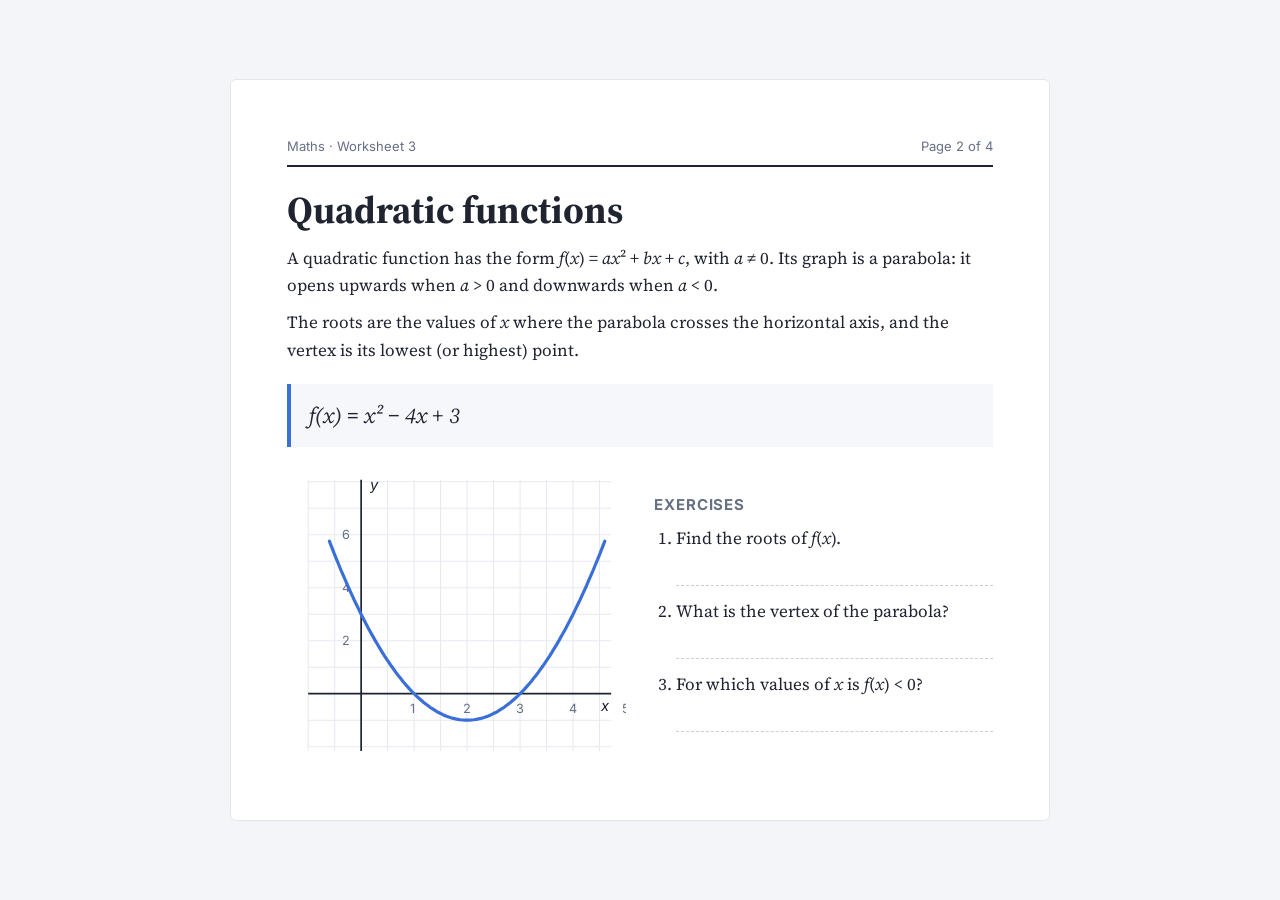
==== demo/estudo.html @ 2f236cf4 "Cenas de demonstração para as capturas da loja (aula, estudo, revisão de design e roteiro) em pt, en" ====
<!doctype html>
<html lang="pt-BR">
<head>
<meta charset="utf-8">
<meta name="viewport" content="width=device-width, initial-scale=1">
<title>Funções do 2º grau</title>
<link rel="preconnect" href="https://fonts.googleapis.com">
<link href="https://fonts.googleapis.com/css2?family=Inter:wght@400;500;600;700&family=Source+Serif+4:ital,wght@0,400;0,600;1,400&display=swap" rel="stylesheet">
<link rel="stylesheet" href="demo.css">
</head>
<body>
<div class="wrap">
  <main class="sheet">
    <div class="head"><span data-t="course">Matemática · Lista 3</span><span data-t="page">Página 2 de 4</span></div>
    <h1 data-t="h1">Funções do 2º grau</h1>
    <p data-t="p1">Uma função do 2º grau tem a forma <i>f</i>(<i>x</i>) = <i>ax</i>² + <i>bx</i> + <i>c</i>, com <i>a</i> ≠ 0. O gráfico é uma parábola: virada para cima quando <i>a</i> &gt; 0 e para baixo quando <i>a</i> &lt; 0.</p>
    <p data-t="p2">As raízes são os valores de <i>x</i> em que a parábola cruza o eixo horizontal, e o vértice é o seu ponto mais baixo (ou mais alto).</p>
    <div class="formula">f(x) = x² − 4x + 3</div>
    <div class="split">
      <svg viewBox="0 0 320 280" role="img" aria-label="">
        <g id="grid" stroke="#e6e9ef" stroke-width="1"></g>
        <g stroke="#1f2430" stroke-width="1.6">
          <line x1="20" y1="214" x2="306" y2="214"/>
          <line x1="70" y1="12" x2="70" y2="268"/>
        </g>
        <g font-size="12" fill="#667085" id="ticks"></g>
        <path id="curve" fill="none" stroke="#3b6fd8" stroke-width="3" stroke-linecap="round"/>
        <text x="296" y="230" font-size="14" font-style="italic" fill="#1f2430">x</text>
        <text x="78" y="22" font-size="14" font-style="italic" fill="#1f2430">y</text>
      </svg>
      <div>
        <h2 data-t="ex">Exercícios</h2>
        <ol>
          <li><span data-t="e1">Encontre as raízes de <i>f</i>(<i>x</i>).</span><span class="answer"></span></li>
          <li><span data-t="e2">Qual é o vértice da parábola?</span><span class="answer"></span></li>
          <li><span data-t="e3">Para quais valores de <i>x</i> temos <i>f</i>(<i>x</i>) &lt; 0?</span><span class="answer"></span></li>
        </ol>
      </div>
    </div>
  </main>
</div>
<script>
// The graph of x² − 4x + 3 for x in [-1, 5]: 50 px per unit, origin at (70, 214).
(function () {
  var ox = 70, oy = 214, u = 25, svg = 'http://www.w3.org/2000/svg';
  var grid = document.getElementById('grid'), ticks = document.getElementById('ticks'), d = '';
  for (var gx = -2; gx <= 9; gx++) { var l = document.createElementNS(svg, 'line'); l.setAttribute('x1', ox + gx * u); l.setAttribute('x2', ox + gx * u); l.setAttribute('y1', 12); l.setAttribute('y2', 268); grid.appendChild(l); }
  for (var gy = -2; gy <= 8; gy++) { var h = document.createElementNS(svg, 'line'); h.setAttribute('y1', oy - gy * u); h.setAttribute('y2', oy - gy * u); h.setAttribute('x1', 20); h.setAttribute('x2', 306); grid.appendChild(h); }
  [1, 2, 3, 4, 5].forEach(function (n) { var t = document.createElementNS(svg, 'text'); t.setAttribute('x', ox + n * 2 * u - 4); t.setAttribute('y', oy + 18); t.textContent = n; ticks.appendChild(t); });
  [2, 4, 6].forEach(function (n) { var t = document.createElementNS(svg, 'text'); t.setAttribute('x', ox - 18); t.setAttribute('y', oy - n * u + 4); t.textContent = n; ticks.appendChild(t); });
  for (var i = 0; i <= 120; i++) {
    var x = -0.6 + i * 5.2 / 120, y = x * x - 4 * x + 3;
    d += (i ? 'L' : 'M') + (ox + x * 2 * u).toFixed(1) + ',' + (oy - y * u).toFixed(1);
  }
  document.getElementById('curve').setAttribute('d', d);
})();
window.T = {
  en: { title: 'Quadratic functions', course: 'Maths · Worksheet 3', page: 'Page 2 of 4', h1: 'Quadratic functions',
    p1: 'A quadratic function has the form <i>f</i>(<i>x</i>) = <i>ax</i>² + <i>bx</i> + <i>c</i>, with <i>a</i> ≠ 0. Its graph is a parabola: it opens upwards when <i>a</i> &gt; 0 and downwards when <i>a</i> &lt; 0.',
    p2: 'The roots are the values of <i>x</i> where the parabola crosses the horizontal axis, and the vertex is its lowest (or highest) point.',
    ex: 'Exercises', e1: 'Find the roots of <i>f</i>(<i>x</i>).', e2: 'What is the vertex of the parabola?', e3: 'For which values of <i>x</i> is <i>f</i>(<i>x</i>) &lt; 0?' },
  es: { title: 'Funciones cuadráticas', course: 'Matemáticas · Hoja 3', page: 'Página 2 de 4', h1: 'Funciones cuadráticas',
    p1: 'Una función cuadrática tiene la forma <i>f</i>(<i>x</i>) = <i>ax</i>² + <i>bx</i> + <i>c</i>, con <i>a</i> ≠ 0. Su gráfica es una parábola: abre hacia arriba cuando <i>a</i> &gt; 0 y hacia abajo cuando <i>a</i> &lt; 0.',
    p2: 'Las raíces son los valores de <i>x</i> donde la parábola corta el eje horizontal, y el vértice es su punto más bajo (o más alto).',
    ex: 'Ejercicios', e1: 'Encuentra las raíces de <i>f</i>(<i>x</i>).', e2: '¿Cuál es el vértice de la parábola?', e3: '¿Para qué valores de <i>x</i> se cumple <i>f</i>(<i>x</i>) &lt; 0?' }
};
</script>
<script src="demo.js"></script>
</body>
</html>
---- demo/demo.css ----
/* Shared look of the demo scenes: light only, so every screenshot matches. */
:root {
  --ink: #1f2430; --muted: #667085; --line: #e3e6ec; --paper: #ffffff; --page: #f3f5f8;
  --blue: #3b6fd8; --sky: #e6f1fb; --sea: #8ec3ea; --green: #8fc79a; --sand: #f1e2bf;
  --orange: #e8894a; --plum: #6b4fa0;
  color-scheme: light;
}
* { box-sizing: border-box; }
html, body { margin: 0; }
body {
  background: var(--page); color: var(--ink); min-height: 100vh;
  font: 16px/1.5 "Inter", system-ui, -apple-system, "Segoe UI", Roboto, sans-serif;
  -webkit-font-smoothing: antialiased;
}
h1, h2, h3, p { margin: 0; }
svg text { font-family: "Inter", system-ui, sans-serif; }
.wrap { min-height: 100vh; display: flex; align-items: center; justify-content: center; padding: 24px 16px; }

/* ---- Index ---- */
.index { max-width: 720px; margin: 0 auto; padding: 48px 16px; }
.index h1 { font-size: 28px; letter-spacing: -0.01em; margin-bottom: 8px; }
.index p { color: var(--muted); margin-bottom: 28px; }
.scene { background: var(--paper); border: 1px solid var(--line); border-radius: 16px; padding: 18px 20px; margin-bottom: 12px; }
.scene h2 { font-size: 18px; }
.scene p { margin: 2px 0 10px; font-size: 14px; }
.scene a { display: inline-block; margin-right: 14px; color: var(--blue); font-weight: 600; text-decoration: none; }

/* ---- 1. Lesson slide ---- */
.slide {
  width: min(1180px, 100%); background: var(--paper); border-radius: 20px; padding: clamp(20px, 4vw, 48px);
  border: 1px solid var(--line);
}
.slide .kicker { display: flex; justify-content: space-between; color: var(--muted); font-size: 14px; font-weight: 500; }
.slide .kicker b { color: var(--blue); font-weight: 600; }
.slide h1 { font-size: clamp(30px, 5vw, 52px); letter-spacing: -0.02em; line-height: 1.1; margin: 10px 0 clamp(16px, 3vw, 32px); }
.slide .body { display: grid; grid-template-columns: 1.7fr 1fr; gap: clamp(20px, 4vw, 48px); align-items: center; }
.slide svg { width: 100%; height: auto; display: block; }
.steps { list-style: none; padding: 0; margin: 0; display: grid; gap: 18px; }
.steps li { display: grid; grid-template-columns: 34px 1fr; gap: 12px; align-items: start; }
.steps .n { width: 34px; height: 34px; border-radius: 50%; background: var(--sky); color: var(--blue); font-weight: 700; display: grid; place-items: center; }
.steps h3 { font-size: 17px; }
.steps p { color: var(--muted); font-size: 15px; }
@media (max-aspect-ratio: 1/1) { .slide .body { grid-template-columns: 1fr; } }

/* ---- 2. Study sheet ---- */
.sheet {
  width: min(820px, 100%); background: var(--paper); border: 1px solid var(--line); border-radius: 6px;
  padding: clamp(24px, 5vw, 56px); font-family: "Source Serif 4", Georgia, serif; font-size: 17px; line-height: 1.6;
}
.sheet .head { display: flex; justify-content: space-between; font-family: "Inter", system-ui, sans-serif; font-size: 13px; color: var(--muted); border-bottom: 2px solid var(--ink); padding-bottom: 8px; margin-bottom: 22px; }
.sheet h1 { font-size: clamp(28px, 4.5vw, 38px); line-height: 1.15; margin-bottom: 12px; }
.sheet p + p { margin-top: 10px; }
.sheet .formula { margin: 20px 0; padding: 14px 18px; background: #f6f7fb; border-left: 4px solid var(--blue); font-size: 22px; font-style: italic; }
.sheet .split { display: grid; grid-template-columns: 1fr 1fr; gap: 28px; align-items: start; margin-top: 8px; }
.sheet svg { width: 100%; height: auto; display: block; }
.sheet h2 { font-family: "Inter", system-ui, sans-serif; font-size: 15px; text-transform: uppercase; letter-spacing: .06em; color: var(--muted); margin: 26px 0 8px; }
.sheet ol { margin: 0; padding-left: 22px; }
.sheet li { margin-bottom: 12px; }
.sheet .answer { display: block; height: 30px; border-bottom: 1px dashed #c9cfd8; margin-top: 4px; }
@media (max-aspect-ratio: 1/1) and (max-width: 700px) { .sheet .split { grid-template-columns: 1fr; } }

/* ---- 3. Design review ---- */
.review { width: min(1180px, 100%); }
.review .meta { display: flex; justify-content: space-between; color: var(--muted); font-size: 14px; margin-bottom: 12px; }
.review .meta b { color: var(--ink); }
.frame { background: #fbf8f3; border: 1px solid var(--line); border-radius: 18px; overflow: hidden; }
.frame .bar { display: flex; align-items: center; gap: 8px; padding: 12px 16px; background: #fff; border-bottom: 1px solid var(--line); }
.frame .bar i { width: 11px; height: 11px; border-radius: 50%; background: #e4e6ea; display: block; }
.frame .bar span { margin-left: 10px; flex: 1; background: #f3f4f6; border-radius: 8px; padding: 4px 12px; font-size: 13px; color: var(--muted); }
.site { padding: clamp(18px, 4vw, 40px); color: #3a2a1f; }
.site nav { display: flex; align-items: center; gap: 22px; font-size: 15px; }
.site nav .logo { font-weight: 800; font-size: 19px; margin-right: auto; letter-spacing: -0.01em; }
.site nav .cta { background: #3a2a1f; color: #fbf8f3; padding: 7px 14px; border-radius: 999px; }
.hero { display: grid; grid-template-columns: 1.1fr 1fr; gap: clamp(20px, 4vw, 48px); align-items: center; margin: clamp(24px, 5vw, 56px) 0; }
.hero h1 { font-size: clamp(32px, 5.5vw, 60px); line-height: 1.05; letter-spacing: -0.03em; }
.hero p { color: #7a6655; margin: 14px 0 22px; font-size: 17px; }
.hero .btn { display: inline-block; background: #c8693a; color: #fff; padding: 12px 22px; border-radius: 12px; font-weight: 600; }
.hero .btn.ghost { background: transparent; color: #3a2a1f; border: 1.5px solid #d9cbbb; margin-left: 8px; }
.hero svg { width: 100%; height: auto; display: block; }
.cards { display: grid; grid-template-columns: repeat(3, 1fr); gap: 16px; }
.cards div { background: #fff; border-radius: 14px; padding: 16px 18px; border: 1px solid #efe6db; }
.cards h3 { font-size: 16px; margin-bottom: 4px; }
.cards p { font-size: 14px; color: #7a6655; }
@media (max-aspect-ratio: 1/1) { .hero { grid-template-columns: 1fr; } .cards { grid-template-columns: 1fr; } .site nav a:not(.cta):not(.logo) { display: none; } }

/* ---- 4. Trip plan ---- */
.plan { width: min(1180px, 100%); display: grid; grid-template-columns: 1.6fr 1fr; gap: 20px; }
.plan .map, .plan .days { background: var(--paper); border: 1px solid var(--line); border-radius: 20px; padding: 18px; }
.plan .map svg { width: 100%; height: auto; display: block; border-radius: 12px; }
.plan h1 { font-size: clamp(26px, 3.6vw, 36px); letter-spacing: -0.02em; line-height: 1.1; }
.plan .sub { color: var(--muted); margin: 4px 0 18px; }
.day { border-top: 1px solid var(--line); padding: 14px 0 6px; }
.day h2 { font-size: 15px; text-transform: uppercase; letter-spacing: .06em; color: var(--muted); margin-bottom: 8px; }
.stop { display: grid; grid-template-columns: 26px 54px 1fr; gap: 8px; align-items: center; padding: 6px 0; }
.stop .pin { width: 24px; height: 24px; border-radius: 50%; color: #fff; font-size: 13px; font-weight: 700; display: grid; place-items: center; }
.stop time { color: var(--muted); font-size: 14px; font-variant-numeric: tabular-nums; }
.blank { height: 34px; border-bottom: 1px dashed #cfd5de; }
@media (max-aspect-ratio: 1/1) { .plan { grid-template-columns: 1fr; } }
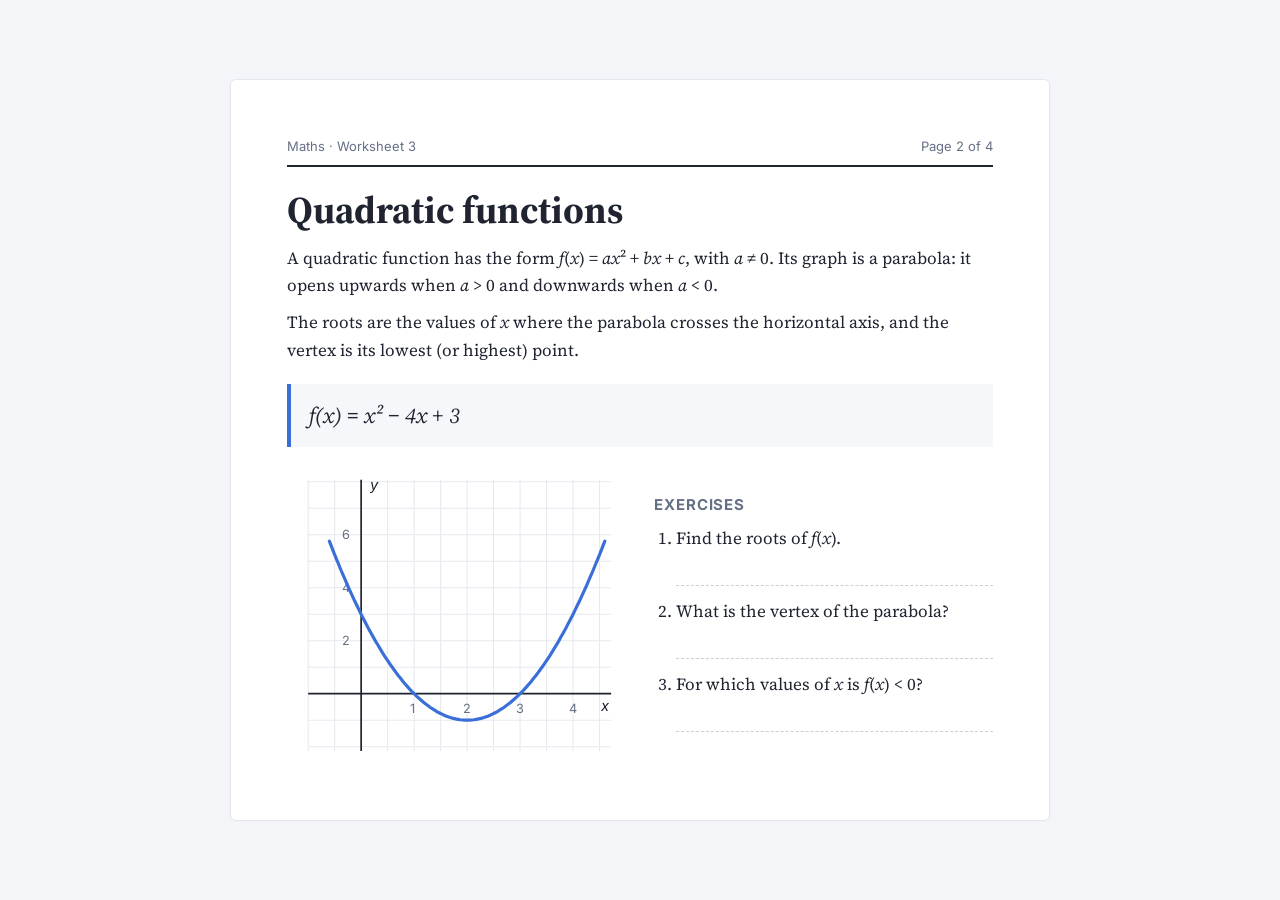
==== commit 0901c5bd: "Cenas: rio chega ao mar, gráfico sem o 5 cortado, cabeçalho da revisão no celular Co-Authored-By: Cl" ====
--- a/demo/estudo.html
+++ b/demo/estudo.html
@@ -46,7 +46,7 @@
   var grid = document.getElementById('grid'), ticks = document.getElementById('ticks'), d = '';
   for (var gx = -2; gx <= 9; gx++) { var l = document.createElementNS(svg, 'line'); l.setAttribute('x1', ox + gx * u); l.setAttribute('x2', ox + gx * u); l.setAttribute('y1', 12); l.setAttribute('y2', 268); grid.appendChild(l); }
   for (var gy = -2; gy <= 8; gy++) { var h = document.createElementNS(svg, 'line'); h.setAttribute('y1', oy - gy * u); h.setAttribute('y2', oy - gy * u); h.setAttribute('x1', 20); h.setAttribute('x2', 306); grid.appendChild(h); }
-  [1, 2, 3, 4, 5].forEach(function (n) { var t = document.createElementNS(svg, 'text'); t.setAttribute('x', ox + n * 2 * u - 4); t.setAttribute('y', oy + 18); t.textContent = n; ticks.appendChild(t); });
+  [1, 2, 3, 4].forEach(function (n) { var t = document.createElementNS(svg, 'text'); t.setAttribute('x', ox + n * 2 * u - 4); t.setAttribute('y', oy + 18); t.textContent = n; ticks.appendChild(t); });
   [2, 4, 6].forEach(function (n) { var t = document.createElementNS(svg, 'text'); t.setAttribute('x', ox - 18); t.setAttribute('y', oy - n * u + 4); t.textContent = n; ticks.appendChild(t); });
   for (var i = 0; i <= 120; i++) {
     var x = -0.6 + i * 5.2 / 120, y = x * x - 4 * x + 3;
--- a/demo/demo.css
+++ b/demo/demo.css
@@ -81,6 +81,7 @@
 .cards div { background: #fff; border-radius: 14px; padding: 16px 18px; border: 1px solid #efe6db; }
 .cards h3 { font-size: 16px; margin-bottom: 4px; }
 .cards p { font-size: 14px; color: #7a6655; }
+@media (max-width: 520px) { .review .meta > span:last-child { display: none; } }
 @media (max-aspect-ratio: 1/1) { .hero { grid-template-columns: 1fr; } .cards { grid-template-columns: 1fr; } .site nav a:not(.cta):not(.logo) { display: none; } }
 
 /* ---- 4. Trip plan ---- */
